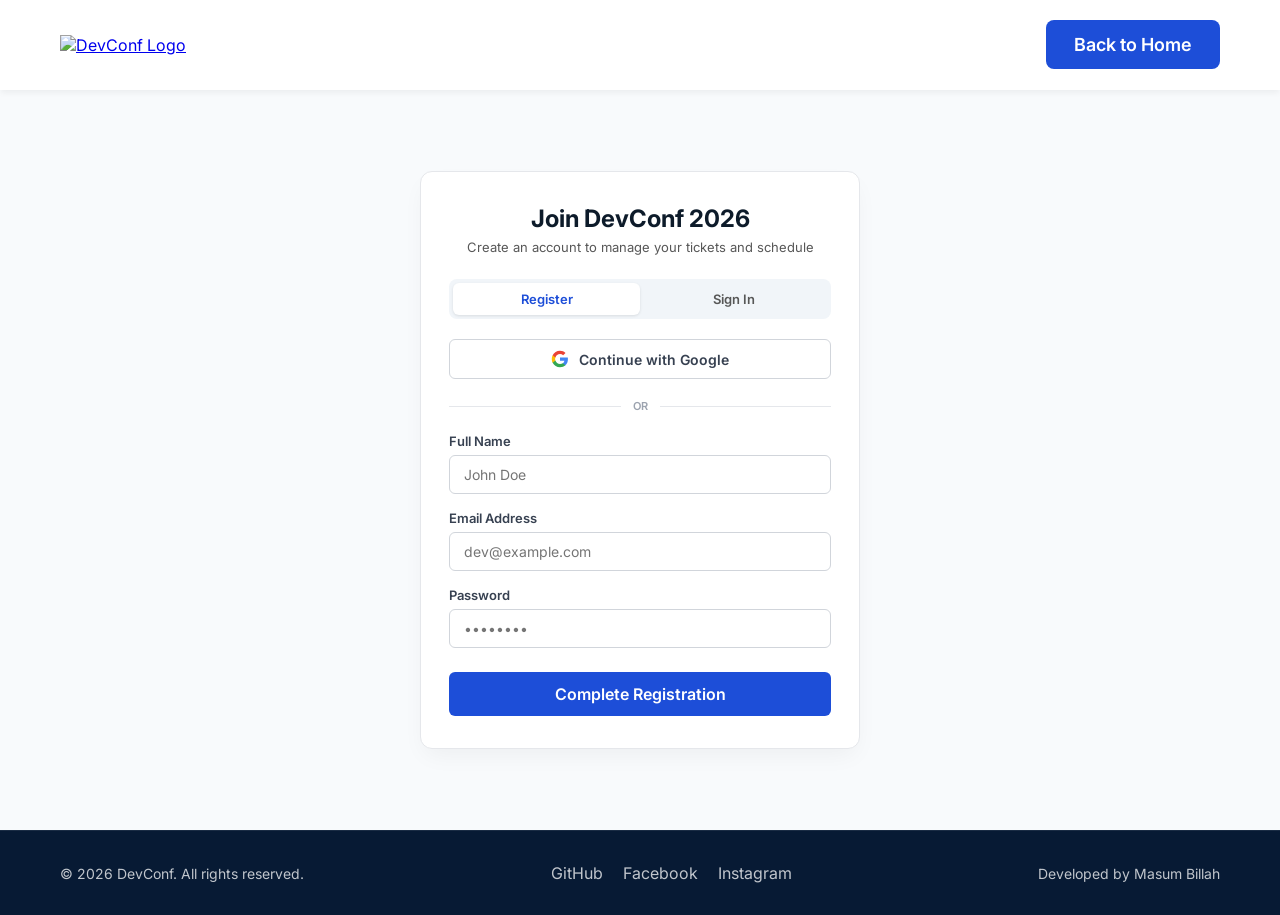
==== auth.html @ 568e466e "Add files via upload" ====
<!DOCTYPE html>
<html lang="en">
<head>
    <meta charset="UTF-8">
    <meta name="viewport" content="width=device-width, initial-scale=1.0">
    <title>DevConf 2026 | Register & Sign In</title>
    
    <!-- Google Font -->
    <link rel="preconnect" href="https://fonts.googleapis.com">
    <link rel="preconnect" href="https://fonts.gstatic.com" crossorigin>
    <link href="https://fonts.googleapis.com/css2?family=Inter:wght@400;500;600;700;800&display=swap" rel="stylesheet">
    
    <!-- Main Style and Auth Style Link -->
    <link rel="stylesheet" href="./style.css">
    <link rel="stylesheet" href="./auth.css">
</head>
<body>

<!-- Header (Main Site Dynamic Follower) -->
<header>
    <div class="container">
        <nav>
            <div class="menu-toggle" id="menu-toggle">
                &#9776;
            </div>

            <a href="./index.html">
                <img src="./assets/logo.png" alt="DevConf Logo" class="nav-logo">
            </a>

            <a href="./index.html" class="common-btn hero-btn">Back to Home</a>
        </nav>
    </div>
</header>

<!-- Auth Form Section -->
<main class="auth-wrapper">
    <div class="auth-box">
        <div class="auth-header">
            <h2 id="form-title">Join DevConf 2026</h2>
            <p id="form-subtitle">Create an account to manage your tickets and schedule</p>
        </div>

        <!-- Toggle Switch -->
        <div class="auth-toggle">
            <button class="toggle-btn active" id="btn-register" onclick="switchAuth('register')">Register</button>
            <button class="toggle-btn" id="btn-login" onclick="switchAuth('login')">Sign In</button>
        </div>

        <!-- Google Login -->
        <button class="google-login-btn">
            <svg width="18" height="18" viewBox="0 0 24 24">
                <path fill="#4285F4" d="M22.56 12.25c0-.78-.07-1.53-.2-2.25H12v4.26h5.92c-.26 1.37-1.04 2.53-2.21 3.31v2.77h3.57c2.08-1.92 3.28-4.74 3.28-8.09z"/>
                <path fill="#34A853" d="M12 23c2.97 0 5.46-.98 7.28-2.66l-3.57-2.77c-.98.66-2.23 1.06-3.71 1.06-2.86 0-5.29-1.93-6.16-4.53H2.18v2.84C3.99 20.53 7.7 23 12 23z"/>
                <path fill="#FBBC05" d="M5.84 14.09c-.22-.66-.35-1.36-.35-2.09s.13-1.43.35-2.09V7.06H2.18C1.43 8.55 1 10.22 1 12s.43 3.45 1.18 4.94l2.85-2.22.81-.63z"/>
                <path fill="#EA4335" d="M12 5.38c1.62 0 3.06.56 4.21 1.64l3.15-3.15C17.45 2.09 14.97 1 12 1 7.7 1 3.99 3.47 2.18 7.06l3.66 2.84c.87-2.6 3.3-4.52 6.16-4.52z"/>
            </svg>
            Continue with Google
        </button>

        <div class="auth-divider">
            <span>OR</span>
        </div>

        <!-- Form Elements -->
        <form onsubmit="event.preventDefault();">
            <div class="form-group" id="group-name">
                <label for="fullname">Full Name</label>
                <input type="text" id="fullname" placeholder="John Doe">
            </div>

            <div class="form-group">
                <label for="email">Email Address</label>
                <input type="email" id="email" placeholder="dev@example.com" required>
            </div>

            <div class="form-group">
                <label for="password">Password</label>
                <input type="password" id="password" placeholder="••••••••" required>
            </div>

            <button type="submit" class="common-btn auth-submit-btn" id="btn-submit">Complete Registration</button>
        </form>
    </div>
</main>

<!-- Footer (Exact Copy from Main Code) -->
<footer class="footer-parent">
    <div class="container footer-parent-container">
        <div class="footer-copyright">
            © 2026 DevConf. All rights reserved.
        </div>

        <div class="footer-links">
            <a href="https://github.com/selfmsbillah" target="_blank">GitHub</a>
            <a href="https://www.facebook.com/self.masumbillah/" target="_blank">Facebook</a>
            <a href="https://www.instagram.com/self.masum/" target="_blank">Instagram</a>
        </div>

        <div class="footer-credit">
            Developed by
            <a href="https://selfmsbillah.github.io/masumportfolio.github.io/#contact">Masum Billah</a>
        </div>
    </div>
</footer>

<script>
    function switchAuth(mode) {
        const regBtn = document.getElementById('btn-register');
        const loginBtn = document.getElementById('btn-login');
        const nameGroup = document.getElementById('group-name');
        const title = document.getElementById('form-title');
        const subtitle = document.getElementById('form-subtitle');
        const submitBtn = document.getElementById('btn-submit');

        if (mode === 'login') {
            loginBtn.classList.add('active');
            regBtn.classList.remove('active');
            nameGroup.style.display = 'none';
            title.innerText = 'Welcome Back';
            subtitle.innerText = 'Sign in to access your registered event pass';
            submitBtn.innerText = 'Sign In';
        } else {
            regBtn.classList.add('active');
            loginBtn.classList.remove('active');
            nameGroup.style.display = 'flex';
            title.innerText = 'Join DevConf 2026';
            subtitle.innerText = 'Create an account to manage your tickets and schedule';
            submitBtn.innerText = 'Complete Registration';
        }
    }
</script>

</body>
</html>
---- style.css ----
/* Reset Style */
* {
    padding: 0;
    margin: 0;
    box-sizing: border-box;
    font-family: 'Inter', sans-serif;
}

img {
    max-width: 100%;
    height: auto;
}

/* Common Styles */
.common-btn {
    background-color: #1D4ED8;
    padding: 10px 20px;
    border-radius: 6px;
    font-weight: 600;
    font-size: 16px;
    color: #FFFFFF;
    border: none;
    cursor: pointer;
    transition: background-color 0.3s ease;
}

.common-btn:hover {
    background-color: #3B82F6;
}

.container {
    max-width: 1200px;
    margin: 0 auto;
    padding: 0 20px;
}

/* Navbar */
nav { 
    display: flex;
    justify-content: space-between;
    align-items: center;
    padding: 20px 0;
}

nav ul {
    display: flex;
    list-style: none;
    gap: 24px;
    align-items: center;
}

ul li a {
    text-decoration: none;
    color: #575757;
    font-weight: 500;
    transition: color 0.3s;
}

ul li a:hover {
    color: #1D4ED8;
}

.close-btn-wrap {
    display: none;
}

/* Overlay Style */
.menu-overlay {
    position: fixed;
    top: 0;
    left: 0;
    width: 100%;
    height: 100vh;
    background: rgba(0, 0, 0, 0.5);
    opacity: 0;
    visibility: hidden;
    transition: all 0.3s ease;
    z-index: 999;
}

.menu-overlay.active {
    opacity: 1;
    visibility: visible;
}


/* ================= Hero Section Fixed Style ================= */
.hero-parent-root {
    background-image: linear-gradient(rgba(0, 0, 0, 0.4), rgba(0, 0, 0, 0.4)), url('./assets/cover.jpeg');
    background-size: cover;
    background-position: center;
    background-repeat: no-repeat;
    height: 750px;
    width: 100%;
}

.hero-container {
    height: 100%;
    display: flex;
    flex-direction: column;
    justify-content: space-between;
    align-items: center;
    padding-top: 50px;
    padding-bottom: 80px;
    box-sizing: border-box;
}

.hero-text {
    text-align: center;
    color: #FFFFFF;
    max-width: 800px;
}

.hero-text h2 {
    font-size: 3.5rem;
    font-weight: 800;
    letter-spacing: -0.02rem;
    margin-bottom: 12px;
}

.hero-text p {
    font-size: 1.15rem;
    line-height: 1.6;
    color: #E2E8F0;
}

.hero-btn-wrap {
    display: flex;
    justify-content: center;
    align-items: center;
}

.hero-btn {
    padding: 14px 28px;
    font-size: 18px;
    border-radius: 8px;
    white-space: nowrap;
}

/* Speakers Section */
.speakers-parent {
    padding: 80px 0;
    background: #FFFFFF;
}

.speakers-parent-title {
    text-align: center;
    font-size: 2.5rem;
    font-weight: 700;
    color: #000102;
    margin-bottom: 48px;
}

.speakers-parent-grid {
    display: grid;
    grid-template-columns: repeat(2, 1fr);
    gap: 24px;
}

.speaker-card {
    background: #FFFFFF;
    border: 1px solid #E5E7EB;
    border-radius: 8px;
    overflow: hidden;
}

.speaker-card img {
    width: 100%;
    height: 300px;
    object-fit: cover;
    display: block;
}

.speaker-content {
    padding: 20px;
}

.speaker-category {
    display: block;
    font-size: 12px;
    font-weight: 700;
    text-transform: uppercase;
    color: #2563EB;
    margin-bottom: 8px;
}

.speaker-content h3 {
    font-size: 20px;
    font-weight: 600;
    margin-bottom: 6px;
    color: #0D1B2A;
}

.speaker-content p {
    font-size: 14px;
    color: #575757;
}

/* Pricing Section */
.pricing-parent {
    padding: 80px 0;
    background: #FFFFFF;
}

.pricing-header {
    text-align: center;
    margin-bottom: 48px;
}

.pricing-header h2 {
    font-size: 2.5rem;
    font-weight: 700;
    color: #0D1B2A;
    margin-bottom: 12px;
}

.pricing-header p {
    font-size: 16px;
    color: #575757;
}

.pricing-parent-grid {
    display: grid;
    grid-template-columns: repeat(3, 1fr);
    gap: 24px;
    align-items: stretch;
}

.pricing-card {
    background: #ffffff;
    border: 1px solid #E5E7EB;
    border-radius: 10px;
    padding: 32px 24px;
    display: flex;
    flex-direction: column;
    justify-content: space-between;
}

.plan-type {
    font-size: 12px;
    font-weight: 700;
    color: #888888;
    letter-spacing: 0.8px;
}

.price-wrap {
    margin-top: 12px;
}

.price-wrap h3 {
    font-size: 44px;
    line-height: 1;
    font-weight: 700;
    color: #0D1B2A;
}

.price-wrap span {
    font-size: 13px;
    color: #888888;
}

.divider {
    height: 1px;
    background: #E5E7EB;
    margin: 24px 0;
}

.pricing-card ul {
    list-style: none;
    margin-bottom: 30px;
}

.pricing-card ul li {
    position: relative;
    padding-left: 20px;
    margin-bottom: 12px;
    font-size: 14px;
    color: #4B5563;
}

.pricing-card ul li::before {
    content: "•";
    position: absolute;
    left: 0;
    color: #2563EB;
    font-size: 18px;
    line-height: 1;
}

.outline-btn,
.primary-btn,
.dark-outline-btn {
    width: 100%;
    height: 46px;
    border-radius: 8px;
    cursor: pointer;
    font-size: 14px;
    font-weight: 600;
    transition: all 0.3s ease;
}

.outline-btn {
    background: transparent;
    border: 1px solid #2563EB;
    color: #2563EB;
}

.primary-btn {
    background: #2563EB;
    border: none;
    color: #fff;
}

.dark-outline-btn {
    background: transparent;
    border: 1px solid #111827;
    color: #111827;
}

.pricing-card-active {
    background: #0D1B2A;
    border: none;
}

.pricing-card-active .plan-type,
.pricing-card-active .price-wrap span {
    color: #93C5FD;
}

.pricing-card-active .price-wrap h3 {
    color: #fff;
}

.pricing-card-active .divider {
    background: rgba(255, 255, 255, 0.12);
}

.pricing-card-active ul li {
    color: #DBE5F1;
}

.pricing-card-active ul li::before {
    color: #60A5FA;
}

/* Experience Section */
.experience-section {
    padding: 80px 0;
    background: #F8FAFC;
}

.experience-header {
    text-align: center;
    margin-bottom: 48px;
}

.experience-header h2 {
    font-size: 2.5rem;
    font-weight: 700;
    color: #0D1B2A;
    margin-bottom: 12px;
}

.experience-header p {
    max-width: 700px;
    margin: 0 auto;
    font-size: 16px;
    color: #575757;
}

.experience-grid {
    display: grid;
    grid-template-columns: repeat(3, 1fr);
    gap: 24px;
}

.experience-card {
    background: #FFFFFF;
    border: 1px solid #E5E7EB;
    border-radius: 14px;
    padding: 32px;
    display: flex;
    flex-direction: column;
    align-items: flex-start;
    transition: all 0.3s ease;
}

.experience-card:hover {
    transform: translateY(-5px);
    box-shadow: 0 15px 30px rgba(13, 27, 42, 0.08);
}

.experience-card img {
    width: 60px;
    height: 60px;
    object-fit: contain;
    margin-bottom: 20px;
}

.feature-tag {
    background: #EFF6FF;
    color: #2563EB;
    padding: 6px 12px;
    border-radius: 999px;
    font-size: 12px;
    font-weight: 600;
    margin-bottom: 16px;
}

.experience-card h3 {
    font-size: 22px;
    font-weight: 700;
    color: #0D1B2A;
    margin-bottom: 12px;
}

.experience-card p {
    font-size: 14px;
    line-height: 1.6;
    color: #575757;
}

/* Footer Section */
.footer-parent {
    background: #071A34;
    padding: 32px 0;
    border-top: 1px solid rgba(255, 255, 255, 0.08);
}

.footer-parent-container {
    display: flex;
    align-items: center;
    justify-content: space-between;
    gap: 20px;
}

.footer-copyright,
.footer-credit {
    color: rgba(255, 255, 255, 0.75);
    font-size: 14px;
}

.footer-credit a,
.footer-links a {
    color: rgba(255, 255, 255, 0.75);
    text-decoration: none;
    transition: 0.3s;
}

.footer-credit a:hover,
.footer-links a:hover {
    color: #60A5FA;
}

.footer-links {
    display: flex;
    align-items: center;
    gap: 20px;
}

/* ==========================================================
   RESPONSIVE MEDIA QUERIES (Mobile & Tablet)
   ========================================================== */

/* Tablet View (Max Width: 992px) */
@media screen and (max-width: 992px) {
    .speakers-parent-grid {
        grid-template-columns: repeat(2, 1fr);
    }

    .pricing-parent-grid,
    .experience-grid {
        grid-template-columns: repeat(2, 1fr);
    }
}

/* Mobile View Layout Fix (Max Width: 768px) */
@media screen and (max-width: 768px) {
    .container {
        padding: 0 12px;
    }

    /* 2-Line Header Layout */
    nav {
        display: flex;
        flex-wrap: wrap;
        justify-content: space-between;
        align-items: center;
        padding: 12px 0;
        gap: 12px;
    }

    .logo, 
    nav > img {
        width: 100%;
        display: flex;
        justify-content: center;
        order: 1;
    }

    nav > img {
        max-height: 36px;
        object-fit: contain;
    }

    /* ৩-লাইনের টগল বাটন (z-index ৫০ করা হয়েছে যেন সাইডবারের নিচে থাকে) */
    .menu-toggle {
        display: flex !important;
        align-items: center;
        justify-content: center;
        font-size: 22px;
        cursor: pointer;
        color: #0F172A;
        background-color: #F1F5F9;
        width: 40px;
        height: 40px;
        border-radius: 8px;
        z-index: 50; 
        order: 2;
        transition: background 0.2s ease;
    }

    .menu-toggle:hover {
        background-color: #E2E8F0;
    }

    .nav-btn {
        order: 3;
        padding: 8px 16px;
        font-size: 14px;
    }

    /* সাইডবার মেনু (z-index ১০০০০ করা হয়েছে যেন টগল বাটনের উপরে চলে আসে) */
    nav ul {
        position: fixed;
        top: 0;
        left: -280px;
        width: 250px;
        height: 100vh;
        background-color: #0F172A;
        display: flex;
        flex-direction: column;
        justify-content: flex-start;
        align-items: flex-start;
        padding: 20px;
        gap: 10px;
        transition: left 0.35s cubic-bezier(0.4, 0, 0.2, 1);
        box-shadow: 8px 0 20px rgba(0, 0, 0, 0.3);
        z-index: 10000; 
    }

    nav ul.active {
        left: 0;
    }

    /* Close Button (✕) Inside Mobile Menu */
    .close-btn-wrap {
        display: flex;
        justify-content: flex-end;
        width: 100%;
        margin-bottom: 10px;
    }

    .close-menu {
        font-size: 28px;
        color: #94A3B8;
        cursor: pointer;
        line-height: 1;
        transition: color 0.2s;
    }

    .close-menu:hover {
        color: #FFFFFF;
    }

    nav ul li {
        width: 100%;
        list-style: none;
    }

    nav ul li a {
        color: #94A3B8;
        font-size: 16px;
        font-weight: 500;
        text-decoration: none;
        display: block;
        padding: 12px 16px;
        border-radius: 8px;
        transition: all 0.2s ease;
    }

    nav ul li a:hover {
        color: #FFFFFF;
        background-color: #1E293B;
        padding-left: 20px;
    }

    /* Hero Section Position */
    .hero-parent-root {
        height: 520px;
    }

    .hero-container {
        padding-top: 140px;
        padding-bottom: 30px;
    }

    .hero-text h2 {
        font-size: 2rem;
    }

    .hero-text p {
        font-size: 0.95rem;
    }

    .hero-btn {
        padding: 10px 20px;
        font-size: 14px;
    }

    /* Sections Title */
    .speakers-parent-title,
    .pricing-header h2,
    .experience-header h2 {
        font-size: 1.6rem;
    }

    /* All Grids: 2 Columns */
    .speakers-parent-grid,
    .pricing-parent-grid,
    .experience-grid {
        grid-template-columns: repeat(2, 1fr);
        gap: 12px;
    }

    /* Speakers Card */
    .speaker-card img {
        height: 150px;
    }

    .speaker-content {
        padding: 10px;
    }

    .speaker-category {
        font-size: 9px;
        margin-bottom: 4px;
    }

    .speaker-content h3 {
        font-size: 14px;
        margin-bottom: 4px;
    }

    .speaker-content p {
        font-size: 11px;
        line-height: 1.3;
    }

    /* Pricing Card */
    .pricing-card {
        padding: 16px 12px;
    }

    .price-wrap h3 {
        font-size: 28px;
    }

    .pricing-card ul li {
        font-size: 11px;
        margin-bottom: 8px;
        padding-left: 14px;
    }

    /* Experience Card */
    .experience-card {
        padding: 16px 12px;
    }

    .experience-card img {
        width: 40px;
        height: 40px;
        margin-bottom: 10px;
    }

    .experience-card h3 {
        font-size: 16px;
        margin-bottom: 8px;
    }

    .experience-card p {
        font-size: 11px;
        line-height: 1.4;
    }

    /* Footer */
    .footer-parent-container {
        flex-direction: column;
        text-align: center;
        gap: 12px;
    }
}

/* Desktop View Hide Toggle Icon */
@media screen and (min-width: 769px) {
    .menu-toggle {
        display: none !important;
    }
}

/* *************************** */
header {
  position: sticky;
  top: 0;
  z-index: 1000; /* যেন সব কনটেন্টের উপরে থাকে */
  
  /* ট্রান্সপারেন্ট ব্যাকগ্রাউন্ড এবং ব্লার ইফেক্ট */
  background-color: rgba(255, 255, 255, 0.7); /* সাদাফ্ল্যাট হালকা ট্রান্সপারেন্ট */
  backdrop-filter: blur(10px); /* ব্লার ইফেক্ট */
  -webkit-backdrop-filter: blur(10px); /* Safari ব্রাউজারের জন্য support */
  
  /* হালকা বর্ডার ও শেডো */
  border-bottom: 1px solid rgba(255, 255, 255, 0.3);
  box-shadow: 0 4px 6px -1px rgba(0, 0, 0, 0.05);

  /* স্মুথ স্লাইড অ্যানিমেশনের জন্য */
  transition: transform 0.3s ease-in-out;
}

/* মোবাইলে নিচে স্ক্রল করলে লোগোর অংশ উপরে স্লাইড হয়ে চলে যাবে */
@media screen and (max-width: 768px) {
  header.hide-logo {
    transform: translateY(-48px); /* প্রয়োজন অনুযায়ী পিক্সেল টিউন করতে পারেন */
  }
}

















/* ==========================================================
   FIXES FOR MOBILE VIEW & UNDERLINE ISSUE
   ========================================================== */

/* ১. সব বাটনের নিচের আন্ডারলাইন রিমুভ ও এলাইনমেন্ট ফিক্স */
a.common-btn, 
.common-btn {
    text-decoration: none !important;
    display: inline-flex;
    align-items: center;
    justify-content: center;
}

/* ২. মোবাইল ভিউ ফিক্স (৭৬৮ পিক্সেল বা তার নিচে) */
@media screen and (max-width: 768px) {
    /* হেডার লেআউট স্ট্রাকচার ফিক্স */
    nav {
        flex-wrap: nowrap !important;
        justify-content: space-between !important;
        align-items: center !important;
        padding: 10px 0 !important;
        gap: 0 !important;
    }

    /* লোগো পজিশনিং */
    .nav-logo {
        width: auto !important;
        max-height: 32px !important;
        order: 2 !important;
    }

    /* টগল বাটন ও রেজিস্টার বাটন */
    .menu-toggle {
        order: 1 !important;
        margin: 0 !important;
    }

    header .hero-btn, 
    header .nav-btn {
        order: 3 !important;
        padding: 6px 12px !important;
        font-size: 13px !important;
        white-space: nowrap;
    }

    /* হিরো সেকশন ওভারফ্লো ফিক্স */
    .hero-parent-root {
        height: auto !important;
        min-height: 480px;
        padding: 40px 0;
    }

    .hero-container {
        padding-top: 60px !important;
        padding-bottom: 20px !important;
    }

    /* স্ক্রোলিং ট্রান্সফর্ম রিসেট (লেআউট ভাঙা রোধ করতে) */
    header.hide-logo {
        transform: none !important;
    }
}
---- auth.css ----
/* Auth Layout Wrapper */
.auth-wrapper {
    min-height: calc(100vh - 160px);
    display: flex;
    align-items: center;
    justify-content: center;
    padding: 60px 15px;
    background-color: #F8FAFC;
}

.auth-box {
    width: 100%;
    max-width: 440px;
    background: #FFFFFF;
    border: 1px solid #E5E7EB;
    border-radius: 12px;
    padding: 32px 28px;
    box-shadow: 0 10px 25px -5px rgba(0, 0, 0, 0.05);
}

.auth-header {
    text-align: center;
    margin-bottom: 24px;
}

.auth-header h2 {
    font-size: 24px;
    font-weight: 700;
    color: #0D1B2A;
    margin-bottom: 6px;
}

.auth-header p {
    font-size: 13px;
    color: #575757;
}

/* Switch Tabs */
.auth-toggle {
    display: flex;
    background: #F1F5F9;
    padding: 4px;
    border-radius: 8px;
    margin-bottom: 20px;
}

.toggle-btn {
    flex: 1;
    padding: 8px 0;
    border: none;
    background: transparent;
    color: #575757;
    font-weight: 600;
    font-size: 13px;
    border-radius: 6px;
    cursor: pointer;
    transition: all 0.2s ease;
}

.toggle-btn.active {
    background: #FFFFFF;
    color: #1D4ED8;
    box-shadow: 0 1px 3px rgba(0,0,0,0.1);
}

/* Google Button */
.google-login-btn {
    width: 100%;
    display: flex;
    align-items: center;
    justify-content: center;
    gap: 10px;
    background: #FFFFFF;
    border: 1px solid #D1D5DB;
    padding: 10px;
    border-radius: 6px;
    font-size: 14px;
    font-weight: 600;
    color: #374151;
    cursor: pointer;
    transition: background-color 0.2s;
}

.google-login-btn:hover {
    background-color: #F9FAFB;
}

/* Divider */
.auth-divider {
    display: flex;
    align-items: center;
    text-align: center;
    margin: 20px 0;
}

.auth-divider::before,
.auth-divider::after {
    content: '';
    flex: 1;
    border-bottom: 1px solid #E5E7EB;
}

.auth-divider span {
    padding: 0 12px;
    font-size: 11px;
    color: #9CA3AF;
    font-weight: 600;
}

/* Inputs Form */
.form-group {
    display: flex;
    flex-direction: column;
    gap: 6px;
    margin-bottom: 16px;
}

.form-group label {
    font-size: 13px;
    font-weight: 600;
    color: #374151;
}

.form-group input {
    width: 100%;
    padding: 10px 14px;
    border: 1px solid #D1D5DB;
    border-radius: 6px;
    font-size: 14px;
    outline: none;
    transition: border-color 0.2s;
}

.form-group input:focus {
    border-color: #1D4ED8;
}

.auth-submit-btn {
    width: 100%;
    margin-top: 8px;
    padding: 12px;
}
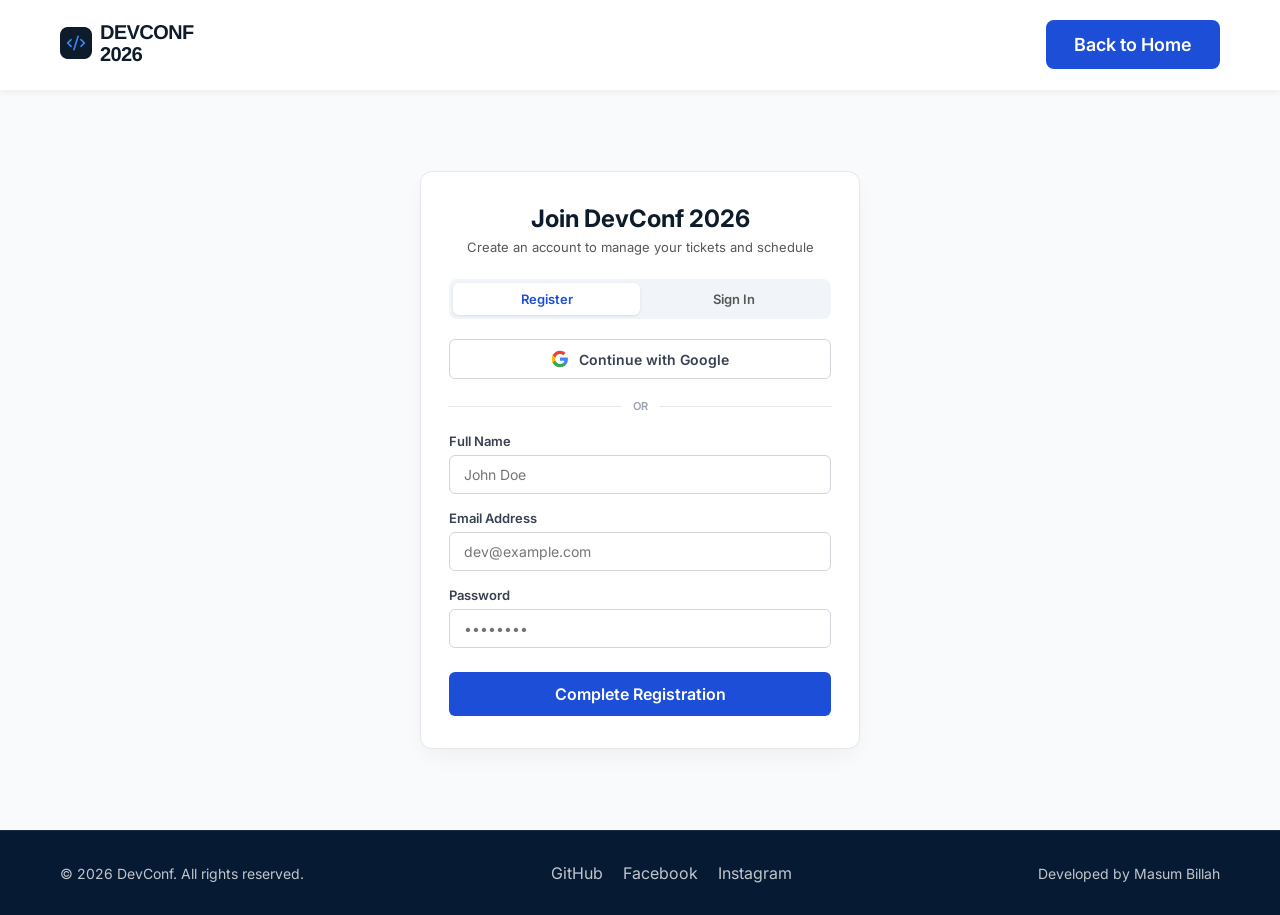
==== commit e1d95e8a: "Update auth.html" ====
--- a/auth.html
+++ b/auth.html
@@ -25,7 +25,7 @@
             </div>
 
             <a href="./index.html">
-                <img src="./assets/logo.png" alt="DevConf Logo" class="nav-logo">
+                <img src="logo.png" alt="DevConf Logo" class="nav-logo">
             </a>
 
             <a href="./index.html" class="common-btn hero-btn">Back to Home</a>
@@ -132,4 +132,4 @@
 </script>
 
 </body>
-</html>+</html>
--- a/style.css
+++ b/style.css
@@ -86,7 +86,7 @@
 
 /* ================= Hero Section Fixed Style ================= */
 .hero-parent-root {
-    background-image: linear-gradient(rgba(0, 0, 0, 0.4), rgba(0, 0, 0, 0.4)), url('./assets/cover.jpeg');
+    background-image: linear-gradient(rgba(0, 0, 0, 0.4), rgba(0, 0, 0, 0.4)), url('cover.jpeg');
     background-size: cover;
     background-position: center;
     background-repeat: no-repeat;
@@ -458,10 +458,6 @@
     gap: 20px;
 }
 
-/* ==========================================================
-   RESPONSIVE MEDIA QUERIES (Mobile & Tablet)
-   ========================================================== */
-
 /* Tablet View (Max Width: 992px) */
 @media screen and (max-width: 992px) {
     .speakers-parent-grid {
@@ -502,8 +498,7 @@
         max-height: 36px;
         object-fit: contain;
     }
-
-    /* ৩-লাইনের টগল বাটন (z-index ৫০ করা হয়েছে যেন সাইডবারের নিচে থাকে) */
+/* Fix Button  */
     .menu-toggle {
         display: flex !important;
         align-items: center;
@@ -530,7 +525,7 @@
         font-size: 14px;
     }
 
-    /* সাইডবার মেনু (z-index ১০০০০ করা হয়েছে যেন টগল বাটনের উপরে চলে আসে) */
+    /*  z-index  */
     nav ul {
         position: fixed;
         top: 0;
@@ -712,25 +707,25 @@
 header {
   position: sticky;
   top: 0;
-  z-index: 1000; /* যেন সব কনটেন্টের উপরে থাকে */
+  z-index: 1000; 
   
-  /* ট্রান্সপারেন্ট ব্যাকগ্রাউন্ড এবং ব্লার ইফেক্ট */
-  background-color: rgba(255, 255, 255, 0.7); /* সাদাফ্ল্যাট হালকা ট্রান্সপারেন্ট */
-  backdrop-filter: blur(10px); /* ব্লার ইফেক্ট */
-  -webkit-backdrop-filter: blur(10px); /* Safari ব্রাউজারের জন্য support */
+ 
+  background-color: rgba(255, 255, 255, 0.7); 
+  backdrop-filter: blur(10px); 
+  -webkit-backdrop-filter: blur(10px); 
   
-  /* হালকা বর্ডার ও শেডো */
+
   border-bottom: 1px solid rgba(255, 255, 255, 0.3);
   box-shadow: 0 4px 6px -1px rgba(0, 0, 0, 0.05);
 
-  /* স্মুথ স্লাইড অ্যানিমেশনের জন্য */
+ 
   transition: transform 0.3s ease-in-out;
 }
 
-/* মোবাইলে নিচে স্ক্রল করলে লোগোর অংশ উপরে স্লাইড হয়ে চলে যাবে */
+
 @media screen and (max-width: 768px) {
   header.hide-logo {
-    transform: translateY(-48px); /* প্রয়োজন অনুযায়ী পিক্সেল টিউন করতে পারেন */
+    transform: translateY(-48px); 
   }
 }
 
@@ -750,11 +745,10 @@
 
 
 
-/* ==========================================================
+/* 
    FIXES FOR MOBILE VIEW & UNDERLINE ISSUE
-   ========================================================== */
-
-/* ১. সব বাটনের নিচের আন্ডারলাইন রিমুভ ও এলাইনমেন্ট ফিক্স */
+    */
+
 a.common-btn, 
 .common-btn {
     text-decoration: none !important;
@@ -763,9 +757,9 @@
     justify-content: center;
 }
 
-/* ২. মোবাইল ভিউ ফিক্স (৭৬৮ পিক্সেল বা তার নিচে) */
+
 @media screen and (max-width: 768px) {
-    /* হেডার লেআউট স্ট্রাকচার ফিক্স */
+   
     nav {
         flex-wrap: nowrap !important;
         justify-content: space-between !important;
@@ -795,7 +789,6 @@
         white-space: nowrap;
     }
 
-    /* হিরো সেকশন ওভারফ্লো ফিক্স */
     .hero-parent-root {
         height: auto !important;
         min-height: 480px;
@@ -807,7 +800,7 @@
         padding-bottom: 20px !important;
     }
 
-    /* স্ক্রোলিং ট্রান্সফর্ম রিসেট (লেআউট ভাঙা রোধ করতে) */
+  
     header.hide-logo {
         transform: none !important;
     }
